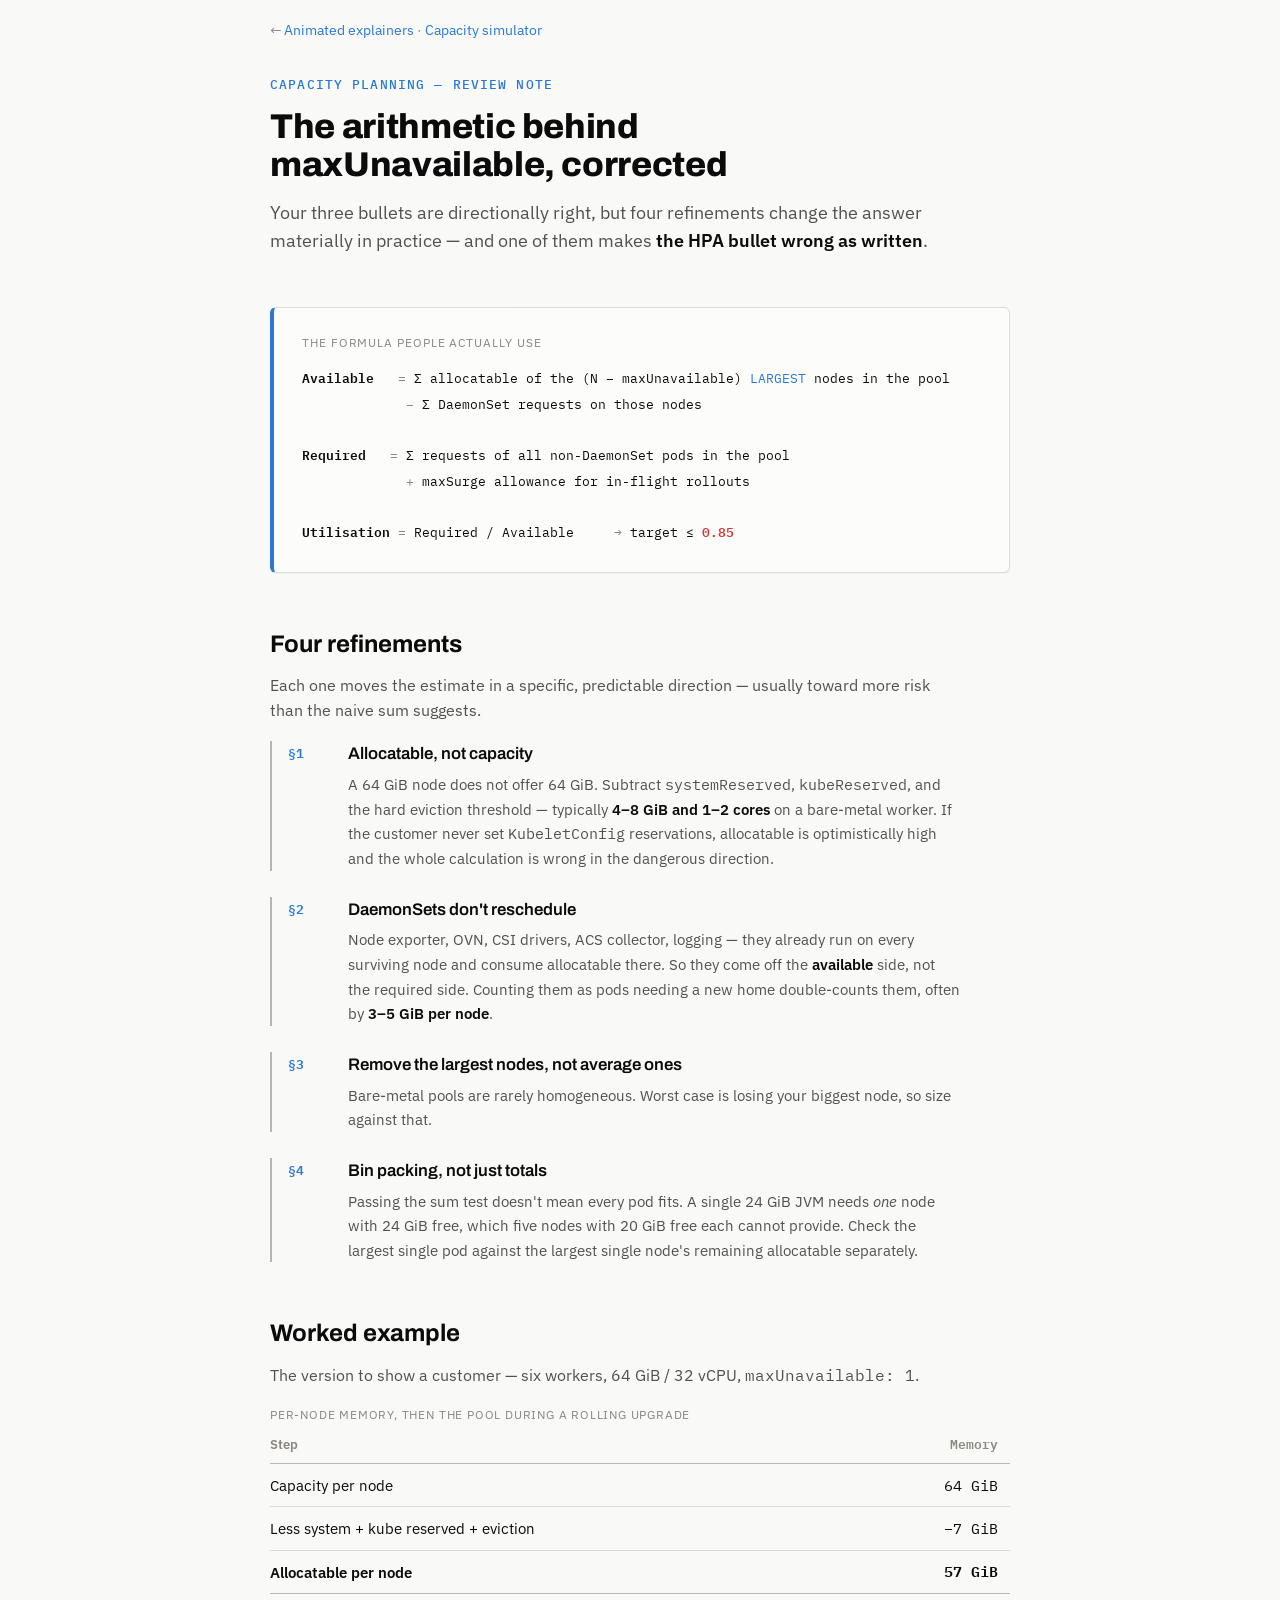
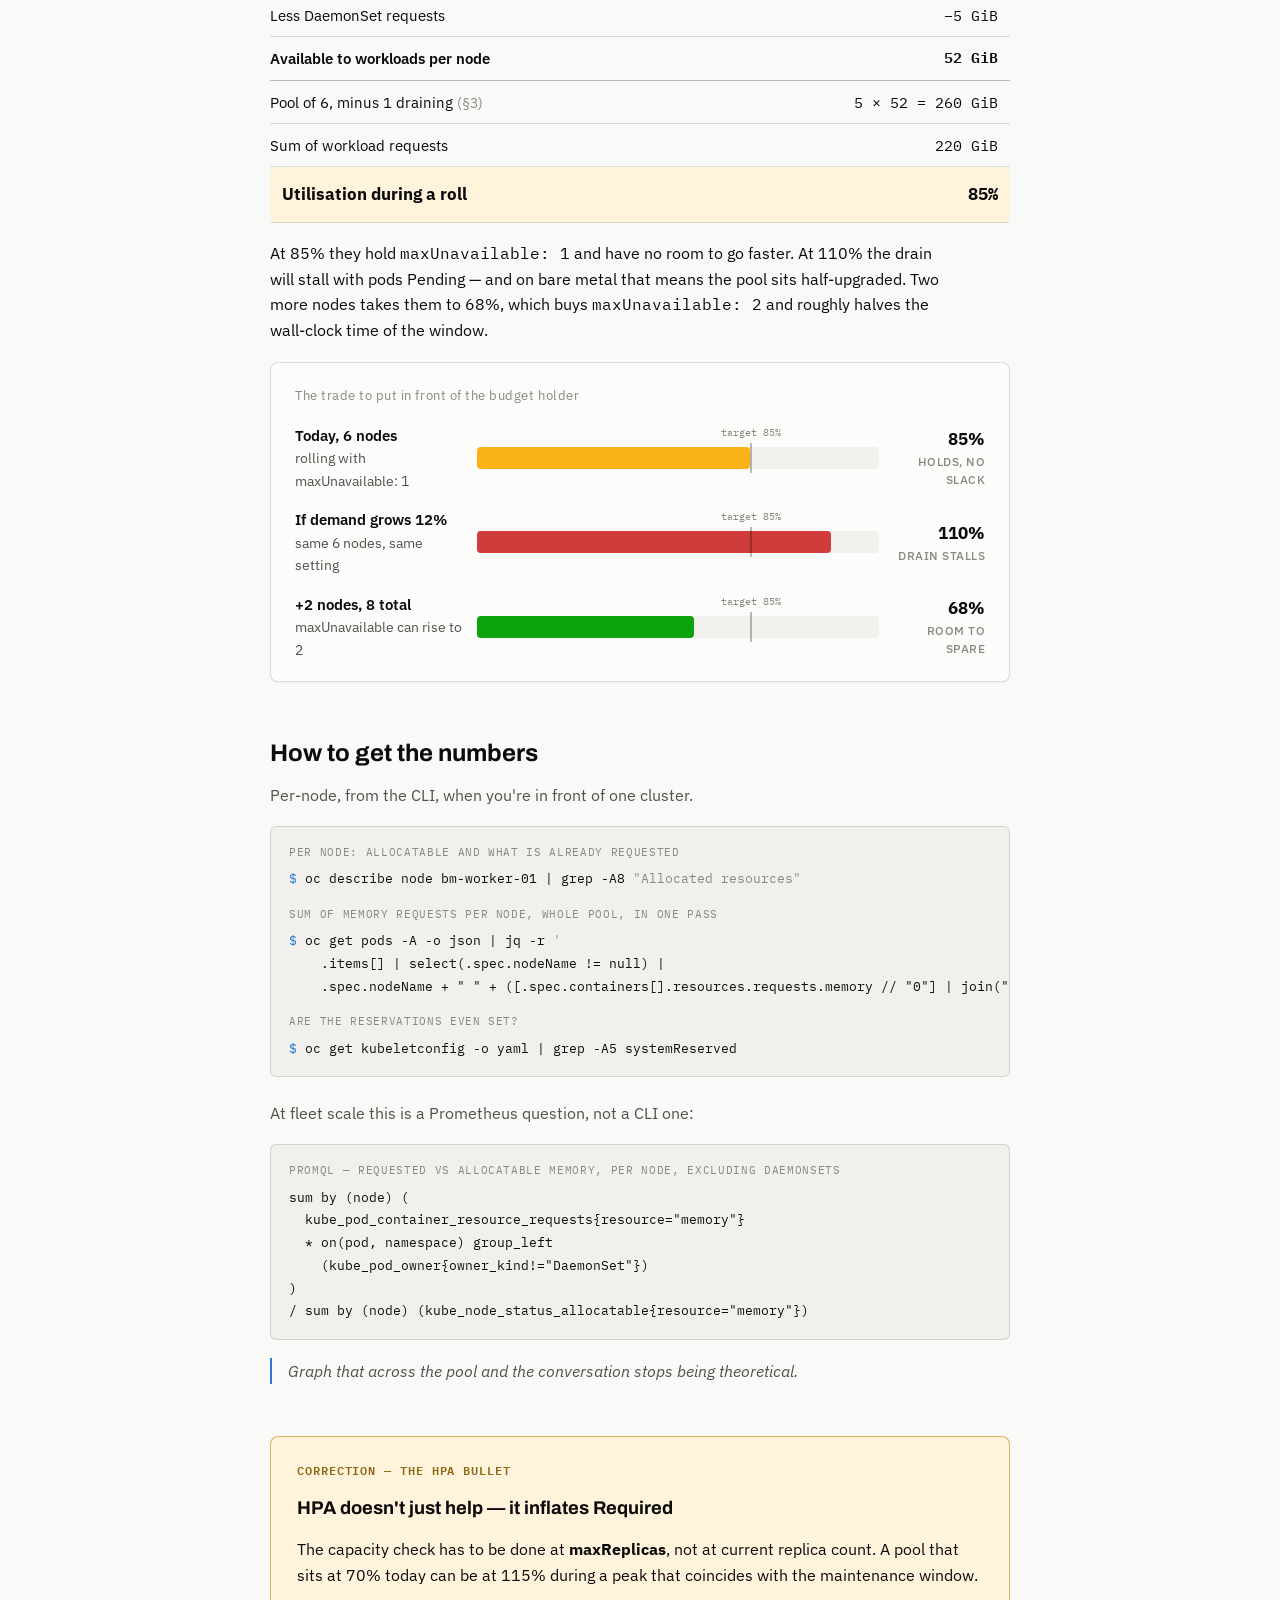
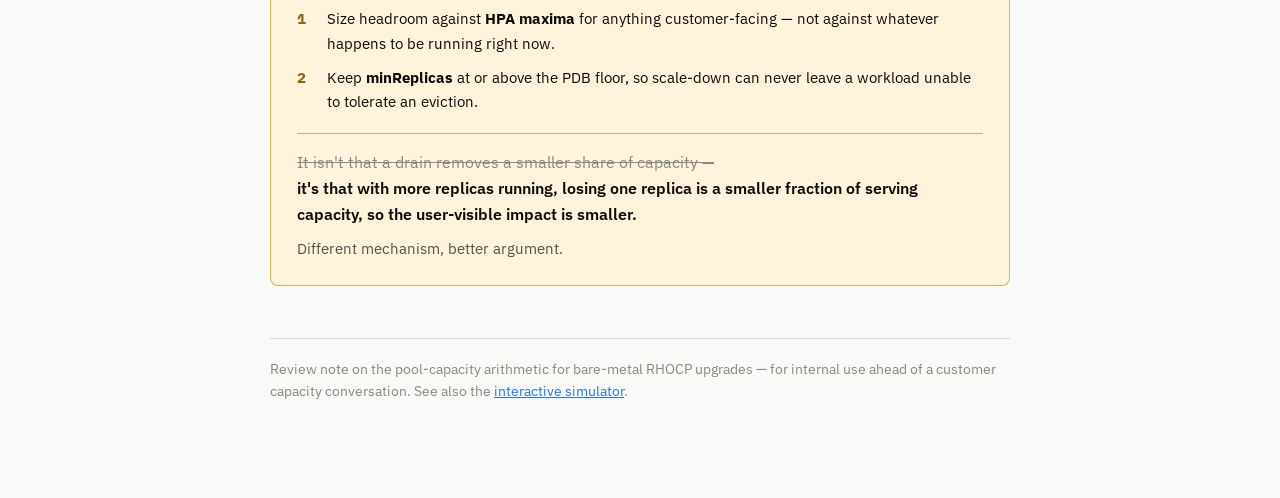
==== capacity-math.html @ 2764aa8f "Add capacity planning tools: the arithmetic and an interactive simulator Two standalone pages for th" ====
<!DOCTYPE html>
<html lang="en">
<head>
<meta charset="utf-8">
<meta name="viewport" content="width=device-width, initial-scale=1">
<title>Bare-Metal Capacity Math</title>
<meta name="description" content="The arithmetic behind maxUnavailable on bare-metal RHOCP: four refinements to the naive capacity formula, a worked example, and the correction to the HPA argument.">
<link rel="stylesheet" href="https://fonts.googleapis.com/css2?family=Archivo:wght@600;700;800&family=IBM+Plex+Sans:wght@400;500;600&family=IBM+Plex+Mono:wght@400;500;600&display=swap">
<style>
  :root {
    --bg: #f9f9f7;
    --surface: #fcfcfb;
    --surface-2: #f1f0ec;
    --ink: #0b0b0b;
    --ink-2: #52514e;
    --ink-3: #898781;
    --rule: rgba(11, 11, 11, 0.13);
    --rule-strong: rgba(11, 11, 11, 0.28);
    --accent: #2a78d6;
    --accent-soft: #eaf2fc;
    --good: #0ca30c;
    --good-soft: #e8f6e4;
    --warn: #fab219;
    --warn-soft: #fff3dc;
    --bad: #d03b3b;
    --bad-soft: #fbe9e8;
    --shadow: 0 1px 2px rgba(11, 11, 11, 0.04);
  }
  @media (prefers-color-scheme: dark) {
    :root:not([data-theme="light"]) {
      --bg: #0d0d0d;
      --surface: #1a1a19;
      --surface-2: #222220;
      --ink: #ffffff;
      --ink-2: #c3c2b7;
      --ink-3: #898781;
      --rule: rgba(255, 255, 255, 0.14);
      --rule-strong: rgba(255, 255, 255, 0.28);
      --accent: #3987e5;
      --accent-soft: #142235;
      --good: #0ca30c;
      --good-soft: #12281a;
      --warn: #fab219;
      --warn-soft: #2b2211;
      --bad: #d03b3b;
      --bad-soft: #2a1615;
      --shadow: 0 1px 2px rgba(0, 0, 0, 0.3);
    }
  }
  :root[data-theme="dark"] {
    --bg: #0d0d0d;
    --surface: #1a1a19;
    --surface-2: #222220;
    --ink: #ffffff;
    --ink-2: #c3c2b7;
    --ink-3: #898781;
    --rule: rgba(255, 255, 255, 0.14);
    --rule-strong: rgba(255, 255, 255, 0.28);
    --accent: #3987e5;
    --accent-soft: #142235;
    --good: #0ca30c;
    --good-soft: #12281a;
    --warn: #fab219;
    --warn-soft: #2b2211;
    --bad: #d03b3b;
    --bad-soft: #2a1615;
    --shadow: 0 1px 2px rgba(0, 0, 0, 0.3);
  }

  * { box-sizing: border-box; }

  body {
    margin: 0;
    background: var(--bg);
    color: var(--ink);
    font-family: "IBM Plex Sans", system-ui, sans-serif;
    font-size: 16px;
    line-height: 1.6;
    padding-inline: 20px;
    padding-block: 20px 96px;
  }

  .crosslink { max-width: 740px; margin: 0 auto 32px; font-size: 0.85rem; color: var(--ink-3); }
  .crosslink a { color: var(--accent); text-decoration: none; }
  .crosslink a:hover { text-decoration: underline; }

  .sheet {
    max-width: 740px;
    margin-inline: auto;
    display: flex;
    flex-direction: column;
    gap: 52px;
  }

  h1, h2, h3 { font-family: "Archivo", system-ui, sans-serif; text-wrap: balance; margin: 0; }
  code, .mono, .num { font-family: "IBM Plex Mono", ui-monospace, monospace; font-variant-numeric: tabular-nums; }

  /* ---------- header ---------- */
  header { display: flex; flex-direction: column; gap: 14px; }
  .eyebrow {
    font-family: "IBM Plex Mono", monospace;
    font-size: 12.5px;
    letter-spacing: 0.09em;
    text-transform: uppercase;
    color: var(--accent);
    font-weight: 500;
  }
  h1 { font-size: 2.15rem; font-weight: 800; letter-spacing: -0.01em; line-height: 1.12; }
  .dek { font-size: 1.1rem; color: var(--ink-2); max-width: 62ch; }
  .dek strong { color: var(--ink); font-weight: 600; }

  /* ---------- formula thesis panel ---------- */
  .formula-panel {
    background: var(--surface);
    border: 1px solid var(--rule);
    border-left: 4px solid var(--accent);
    border-radius: 6px;
    padding: 26px 28px;
    box-shadow: var(--shadow);
  }
  .formula-panel .label {
    font-size: 11.5px;
    letter-spacing: 0.08em;
    text-transform: uppercase;
    color: var(--ink-3);
    margin-bottom: 14px;
  }
  .formula-lines {
    font-family: "IBM Plex Mono", monospace;
    font-size: 12.5px;
    line-height: 2.05;
    overflow-x: auto;
    white-space: pre;
  }
  .formula-lines .lhs { color: var(--ink); font-weight: 600; }
  .formula-lines .op { color: var(--ink-3); }
  .formula-lines .term { color: var(--accent); }
  .formula-lines .target { color: var(--bad); font-weight: 600; }

  /* ---------- section rhythm ---------- */
  section { display: flex; flex-direction: column; gap: 18px; }
  section > h2 { font-size: 1.5rem; font-weight: 700; }
  section > .section-dek { color: var(--ink-2); font-size: 0.98rem; margin-top: -8px; }
  p { margin: 0; max-width: 68ch; }
  p + p { margin-top: 12px; }

  /* ---------- refinements ---------- */
  .refinements { display: flex; flex-direction: column; gap: 26px; }
  .refinement {
    display: grid;
    grid-template-columns: 44px 1fr;
    gap: 4px 16px;
    padding-left: 16px;
    border-left: 2px solid var(--rule-strong);
  }
  .refinement .mark {
    font-family: "IBM Plex Mono", monospace;
    font-size: 13px;
    font-weight: 600;
    color: var(--accent);
    padding-top: 2px;
  }
  .refinement h3 { font-size: 1.05rem; font-weight: 600; grid-column: 2; }
  .refinement .mark { grid-column: 1; grid-row: 1; }
  .refinement h3 { grid-row: 1; }
  .refinement p { grid-column: 2; color: var(--ink-2); font-size: 0.96rem; }
  .refinement strong { color: var(--ink); font-weight: 600; }

  /* ---------- worked example table ---------- */
  .table-wrap { overflow-x: auto; }
  table { width: 100%; border-collapse: collapse; font-size: 0.95rem; min-width: 420px; }
  caption {
    text-align: left;
    font-size: 11.5px;
    letter-spacing: 0.07em;
    text-transform: uppercase;
    color: var(--ink-3);
    margin-bottom: 10px;
  }
  th { text-align: left; font-weight: 600; font-size: 0.82rem; color: var(--ink-3); padding: 0 12px 8px 0; border-bottom: 1px solid var(--rule-strong); }
  th.num, td.num { text-align: right; }
  td { padding: 9px 12px 9px 0; border-bottom: 1px solid var(--rule); }
  tr.subtotal td { font-weight: 600; border-bottom: 1px solid var(--rule-strong); }
  tr.hero td { font-weight: 700; font-size: 1.05rem; padding-top: 14px; padding-bottom: 14px; }
  tr.hero { background: var(--warn-soft); }
  tr.hero td:first-child { border-radius: 6px 0 0 6px; padding-left: 12px; }
  tr.hero td:last-child { border-radius: 0 6px 6px 0; }
  tr.hero td.num { color: var(--ink); }
  .row-note { color: var(--ink-3); font-size: 0.86rem; font-weight: 400; }

  /* ---------- trade meter chart ---------- */
  .meter-block { background: var(--surface); border: 1px solid var(--rule); border-radius: 8px; padding: 22px 24px 20px; box-shadow: var(--shadow); }
  .meter-title { font-size: 0.82rem; color: var(--ink-3); letter-spacing: 0.04em; margin-bottom: 18px; }
  .meter-row { display: grid; grid-template-columns: 168px 1fr 92px; align-items: center; gap: 14px; margin-bottom: 16px; }
  .meter-row:last-child { margin-bottom: 0; }
  .meter-label { font-size: 0.88rem; color: var(--ink-2); }
  .meter-label strong { display: block; color: var(--ink); font-size: 0.92rem; font-weight: 600; }
  .meter-track { position: relative; height: 22px; background: var(--surface-2); border-radius: 4px; overflow: visible; }
  .meter-fill { position: absolute; inset: 0 auto 0 0; height: 100%; border-radius: 4px; }
  .meter-fill.good { background: var(--good); }
  .meter-fill.warn { background: var(--warn); }
  .meter-fill.bad { background: var(--bad); }
  .meter-threshold {
    position: absolute; top: -4px; bottom: -4px; width: 2px; background: var(--rule-strong);
  }
  .meter-threshold::after {
    content: "target 85%"; position: absolute; top: -18px; left: 50%; transform: translateX(-50%);
    font-family: "IBM Plex Mono", monospace; font-size: 9.5px; color: var(--ink-3); white-space: nowrap;
  }
  .meter-value { text-align: right; font-weight: 700; font-size: 1.05rem; }
  .meter-value .state { display: block; font-size: 0.72rem; font-weight: 500; color: var(--ink-3); text-transform: uppercase; letter-spacing: 0.04em; }

  /* ---------- code / terminal blocks ---------- */
  .code-block {
    background: var(--surface-2);
    border: 1px solid var(--rule);
    border-radius: 6px;
    padding: 16px 18px;
    overflow-x: auto;
    font-family: "IBM Plex Mono", monospace;
    font-size: 13px;
    line-height: 1.75;
  }
  .code-block .prompt { color: var(--accent); }
  .code-block .comment { color: var(--ink-3); }
  .code-block .cmd-label { display: block; color: var(--ink-3); font-size: 11px; text-transform: uppercase; letter-spacing: 0.06em; margin: 14px 0 6px; }
  .code-block .cmd-label:first-child { margin-top: 0; }
  .code-line { white-space: pre; }

  .closing-line {
    font-size: 1.02rem;
    font-style: italic;
    color: var(--ink-2);
    border-left: 2px solid var(--accent);
    padding-left: 16px;
  }

  /* ---------- correction callout ---------- */
  .correction {
    background: var(--warn-soft);
    border: 1px solid color-mix(in srgb, var(--warn) 45%, var(--rule-strong));
    border-radius: 8px;
    padding: 24px 26px;
    display: flex;
    flex-direction: column;
    gap: 14px;
  }
  .correction .tag {
    font-family: "IBM Plex Mono", monospace;
    font-size: 11.5px;
    font-weight: 600;
    letter-spacing: 0.08em;
    text-transform: uppercase;
    color: color-mix(in srgb, var(--warn) 55%, var(--ink) 45%);
  }
  .correction h3 { font-size: 1.15rem; font-weight: 700; }
  .correction p { color: var(--ink); max-width: none; }
  .consequences { display: flex; flex-direction: column; gap: 10px; margin-top: 4px; }
  .consequence { display: grid; grid-template-columns: 20px 1fr; gap: 10px; font-size: 0.95rem; }
  .consequence .n { font-family: "IBM Plex Mono", monospace; color: color-mix(in srgb, var(--warn) 55%, var(--ink) 45%); font-weight: 700; }
  .reframe {
    margin-top: 6px;
    padding-top: 16px;
    border-top: 1px solid color-mix(in srgb, var(--warn) 35%, var(--rule-strong));
    font-size: 1rem;
  }
  .reframe .was { color: var(--ink-3); text-decoration: line-through; }
  .reframe .now { color: var(--ink); font-weight: 600; }

  footer { color: var(--ink-3); font-size: 0.85rem; border-top: 1px solid var(--rule); padding-top: 20px; }

  @media (max-width: 560px) {
    h1 { font-size: 1.7rem; }
    .refinement { grid-template-columns: 32px 1fr; }
    .formula-lines { white-space: pre-wrap; font-size: 12px; line-height: 1.7; }
    .meter-row { grid-template-columns: 1fr; gap: 6px; }
    .meter-track { margin-top: 20px; }
    .meter-value { text-align: left; }
    tr.hero td:first-child, tr.hero td:last-child { border-radius: 0; }
  }
</style>
</head>
<body>

<p class="crosslink">← <a href="index.html">Animated explainers</a> · <a href="capacity-simulator.html">Capacity simulator</a></p>

<div class="sheet">

  <header>
    <div class="eyebrow">Capacity planning — review note</div>
    <h1>The arithmetic behind maxUnavailable, corrected</h1>
    <p class="dek">Your three bullets are directionally right, but four refinements change the answer materially in practice — and one of them makes <strong>the HPA bullet wrong as written</strong>.</p>
  </header>

  <div class="formula-panel">
    <div class="label">The formula people actually use</div>
    <div class="formula-lines"><span class="lhs">Available</span>   <span class="op">=</span> Σ allocatable of the (N − maxUnavailable) <span class="term">LARGEST</span> nodes in the pool
             <span class="op">−</span> Σ DaemonSet requests on those nodes

<span class="lhs">Required</span>   <span class="op">=</span> Σ requests of all non-DaemonSet pods in the pool
             <span class="op">+</span> maxSurge allowance for in-flight rollouts

<span class="lhs">Utilisation</span> <span class="op">=</span> Required / Available     <span class="op">→</span> target ≤ <span class="target">0.85</span></div>
  </div>

  <section>
    <h2>Four refinements</h2>
    <p class="section-dek">Each one moves the estimate in a specific, predictable direction — usually toward more risk than the naive sum suggests.</p>

    <div class="refinements">
      <div class="refinement">
        <div class="mark">§1</div>
        <h3>Allocatable, not capacity</h3>
        <p>A 64&nbsp;GiB node does not offer 64&nbsp;GiB. Subtract <code>systemReserved</code>, <code>kubeReserved</code>, and the hard eviction threshold — typically <strong>4–8&nbsp;GiB and 1–2 cores</strong> on a bare-metal worker. If the customer never set <code>KubeletConfig</code> reservations, allocatable is optimistically high and the whole calculation is wrong in the dangerous direction.</p>
      </div>
      <div class="refinement">
        <div class="mark">§2</div>
        <h3>DaemonSets don't reschedule</h3>
        <p>Node exporter, OVN, CSI drivers, ACS collector, logging — they already run on every surviving node and consume allocatable there. So they come off the <strong>available</strong> side, not the required side. Counting them as pods needing a new home double-counts them, often by <strong>3–5&nbsp;GiB per node</strong>.</p>
      </div>
      <div class="refinement">
        <div class="mark">§3</div>
        <h3>Remove the largest nodes, not average ones</h3>
        <p>Bare-metal pools are rarely homogeneous. Worst case is losing your biggest node, so size against that.</p>
      </div>
      <div class="refinement">
        <div class="mark">§4</div>
        <h3>Bin packing, not just totals</h3>
        <p>Passing the sum test doesn't mean every pod fits. A single 24&nbsp;GiB JVM needs <em>one</em> node with 24&nbsp;GiB free, which five nodes with 20&nbsp;GiB free each cannot provide. Check the largest single pod against the largest single node's remaining allocatable separately.</p>
      </div>
    </div>
  </section>

  <section>
    <h2>Worked example</h2>
    <p class="section-dek">The version to show a customer — six workers, 64&nbsp;GiB / 32&nbsp;vCPU, <code>maxUnavailable: 1</code>.</p>

    <div class="table-wrap">
      <table>
        <caption>Per-node memory, then the pool during a rolling upgrade</caption>
        <thead>
          <tr><th>Step</th><th class="num">Memory</th></tr>
        </thead>
        <tbody>
          <tr><td>Capacity per node</td><td class="num">64 GiB</td></tr>
          <tr><td>Less system + kube reserved + eviction</td><td class="num">−7 GiB</td></tr>
          <tr class="subtotal"><td>Allocatable per node</td><td class="num">57 GiB</td></tr>
          <tr><td>Less DaemonSet requests</td><td class="num">−5 GiB</td></tr>
          <tr class="subtotal"><td>Available to workloads per node</td><td class="num">52 GiB</td></tr>
          <tr><td>Pool of 6, minus 1 draining <span class="row-note">(§3)</span></td><td class="num">5 × 52 = 260 GiB</td></tr>
          <tr><td>Sum of workload requests</td><td class="num">220 GiB</td></tr>
          <tr class="hero"><td>Utilisation during a roll</td><td class="num">85%</td></tr>
        </tbody>
      </table>
    </div>

    <p>At 85% they hold <code>maxUnavailable: 1</code> and have no room to go faster. At 110% the drain will stall with pods Pending — and on bare metal that means the pool sits half-upgraded. Two more nodes takes them to 68%, which buys <code>maxUnavailable: 2</code> and roughly halves the wall-clock time of the window.</p>

    <div class="meter-block">
      <div class="meter-title">The trade to put in front of the budget holder</div>

      <div class="meter-row">
        <div class="meter-label"><strong>Today, 6 nodes</strong>rolling with maxUnavailable: 1</div>
        <div class="meter-track">
          <div class="meter-fill warn" style="width: 68%"></div>
          <div class="meter-threshold" style="left: 68%"></div>
        </div>
        <div class="meter-value">85%<span class="state">holds, no slack</span></div>
      </div>

      <div class="meter-row">
        <div class="meter-label"><strong>If demand grows 12%</strong>same 6 nodes, same setting</div>
        <div class="meter-track">
          <div class="meter-fill bad" style="width: 88%"></div>
          <div class="meter-threshold" style="left: 68%"></div>
        </div>
        <div class="meter-value">110%<span class="state">drain stalls</span></div>
      </div>

      <div class="meter-row">
        <div class="meter-label"><strong>+2 nodes, 8 total</strong>maxUnavailable can rise to 2</div>
        <div class="meter-track">
          <div class="meter-fill good" style="width: 54%"></div>
          <div class="meter-threshold" style="left: 68%"></div>
        </div>
        <div class="meter-value">68%<span class="state">room to spare</span></div>
      </div>
    </div>
  </section>

  <section>
    <h2>How to get the numbers</h2>
    <p class="section-dek">Per-node, from the CLI, when you're in front of one cluster.</p>

    <div class="code-block">
      <span class="cmd-label">Per node: allocatable and what is already requested</span>
      <div class="code-line"><span class="prompt">$</span> oc describe node bm-worker-01 | grep -A8 <span class="comment">"Allocated resources"</span></div>

      <span class="cmd-label">Sum of memory requests per node, whole pool, in one pass</span>
      <div class="code-line"><span class="prompt">$</span> oc get pods -A -o json | jq -r <span class="comment">'</span></div>
      <div class="code-line">    .items[] | select(.spec.nodeName != null) |</div>
      <div class="code-line">    .spec.nodeName + " " + ([.spec.containers[].resources.requests.memory // "0"] | join("+"))<span class="comment">'</span></div>

      <span class="cmd-label">Are the reservations even set?</span>
      <div class="code-line"><span class="prompt">$</span> oc get kubeletconfig -o yaml | grep -A5 systemReserved</div>
    </div>

    <p class="section-dek" style="margin-top: 6px;">At fleet scale this is a Prometheus question, not a CLI one:</p>

    <div class="code-block">
      <span class="cmd-label">promql — requested vs allocatable memory, per node, excluding DaemonSets</span>
      <div class="code-line">sum by (node) (</div>
      <div class="code-line">  kube_pod_container_resource_requests{resource="memory"}</div>
      <div class="code-line">  * on(pod, namespace) group_left</div>
      <div class="code-line">    (kube_pod_owner{owner_kind!="DaemonSet"})</div>
      <div class="code-line">)</div>
      <div class="code-line">/ sum by (node) (kube_node_status_allocatable{resource="memory"})</div>
    </div>

    <p class="closing-line">Graph that across the pool and the conversation stops being theoretical.</p>
  </section>

  <section>
    <div class="correction">
      <div class="tag">Correction — the HPA bullet</div>
      <h3>HPA doesn't just help — it inflates Required</h3>
      <p>The capacity check has to be done at <strong>maxReplicas</strong>, not at current replica count. A pool that sits at 70% today can be at 115% during a peak that coincides with the maintenance window.</p>

      <div class="consequences">
        <div class="consequence"><span class="n">1</span><span>Size headroom against <strong>HPA maxima</strong> for anything customer-facing — not against whatever happens to be running right now.</span></div>
        <div class="consequence"><span class="n">2</span><span>Keep <strong>minReplicas</strong> at or above the PDB floor, so scale-down can never leave a workload unable to tolerate an eviction.</span></div>
      </div>

      <div class="reframe">
        <p><span class="was">It isn't that a drain removes a smaller share of capacity —</span><br>
        <span class="now">it's that with more replicas running, losing one replica is a smaller fraction of serving capacity, so the user-visible impact is smaller.</span></p>
        <p style="margin-top: 10px; color: var(--ink-2); font-size: 0.92rem;">Different mechanism, better argument.</p>
      </div>
    </div>
  </section>

  <footer>Review note on the pool-capacity arithmetic for bare-metal RHOCP upgrades — for internal use ahead of a customer capacity conversation. See also the <a href="capacity-simulator.html" style="color:var(--accent)">interactive simulator</a>.</footer>

</div>
</body>
</html>
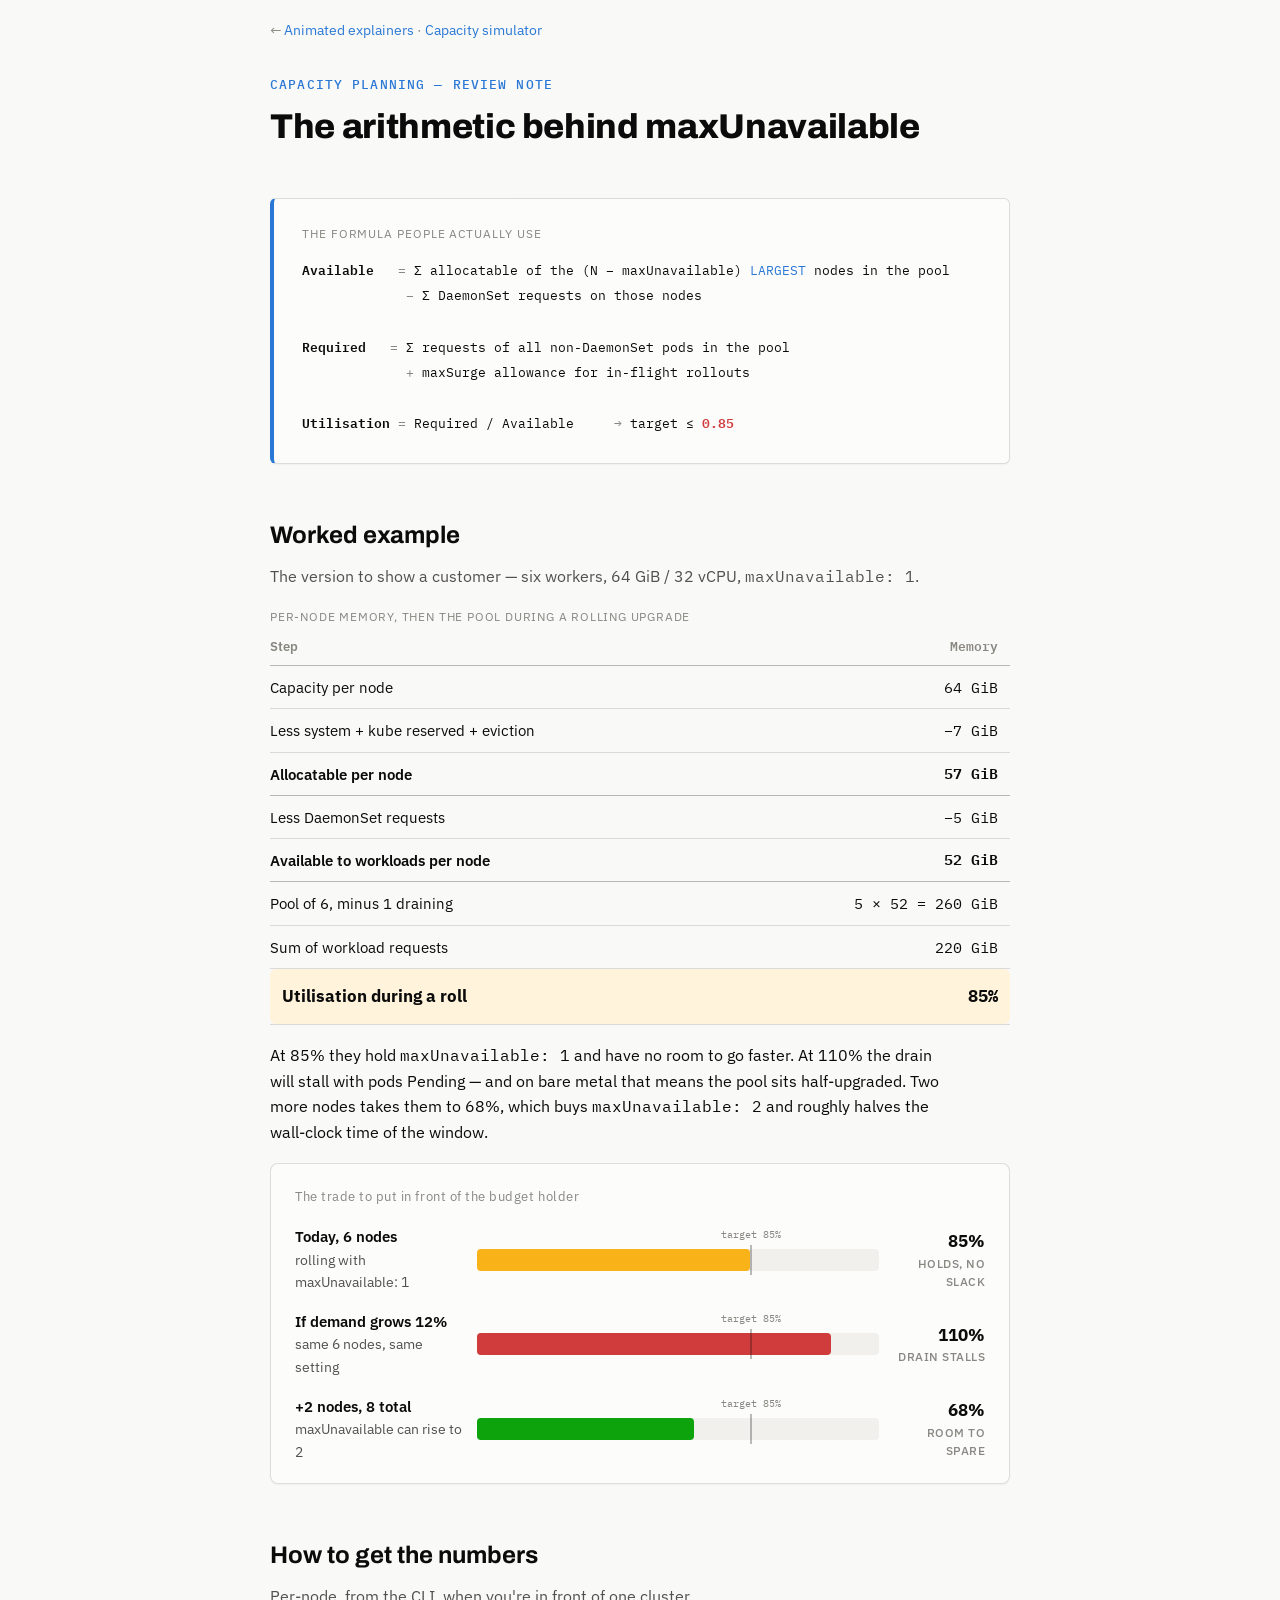
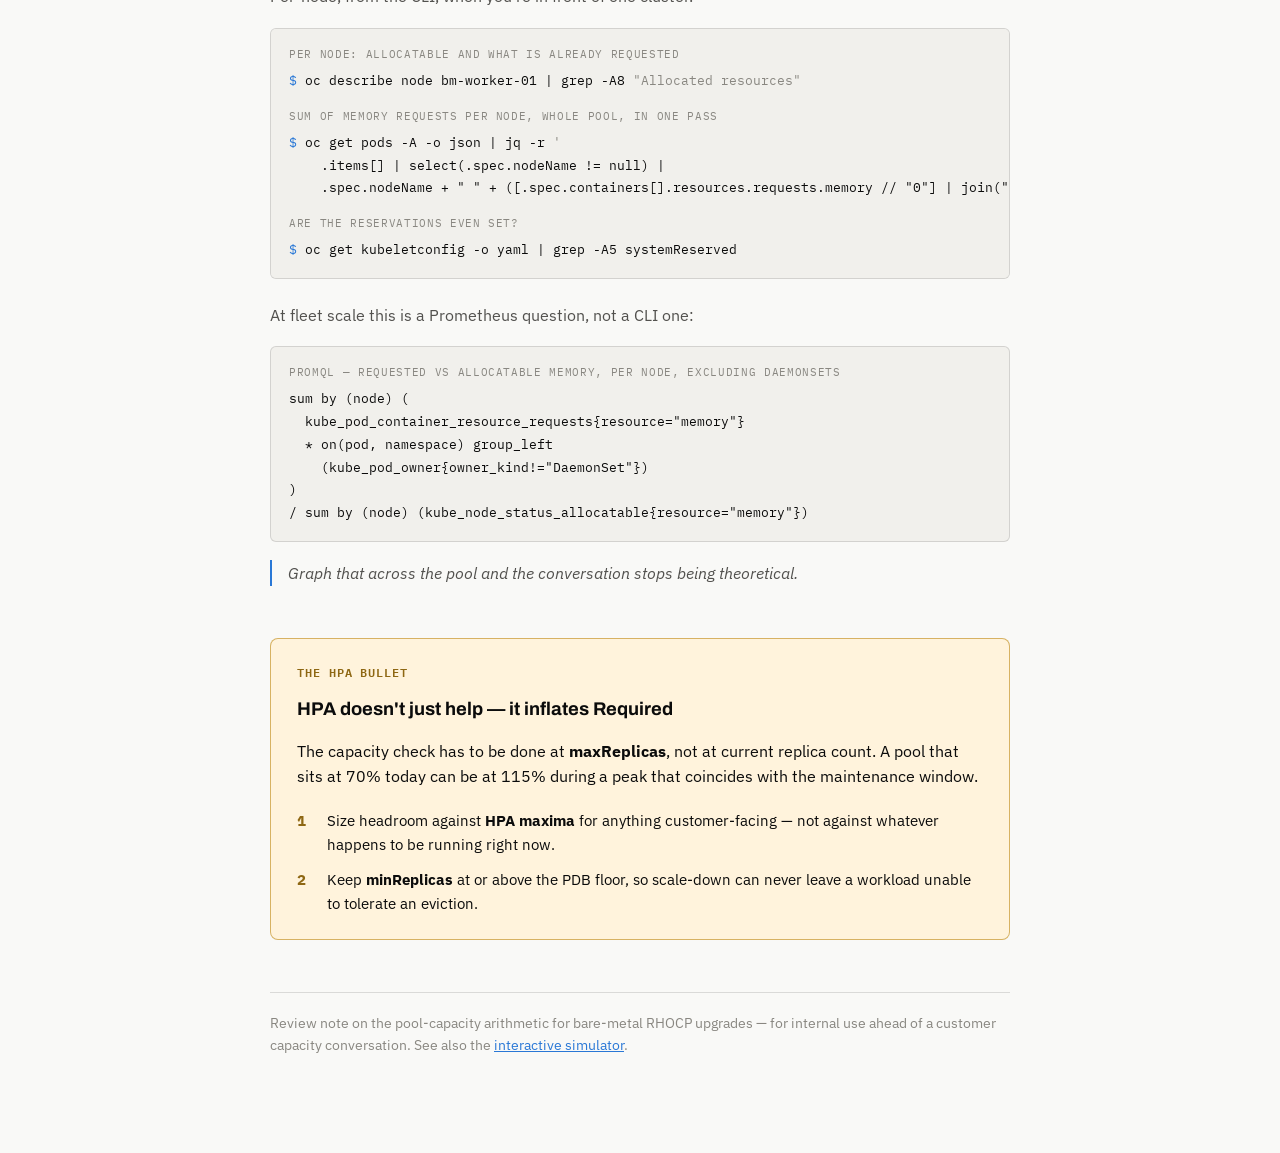
==== commit 171e6da4: "Simplify capacity-math.html: drop refinements section, trim HPA bullet Removes the "Four refinements" ====
--- a/capacity-math.html
+++ b/capacity-math.html
@@ -4,7 +4,7 @@
 <meta charset="utf-8">
 <meta name="viewport" content="width=device-width, initial-scale=1">
 <title>Bare-Metal Capacity Math</title>
-<meta name="description" content="The arithmetic behind maxUnavailable on bare-metal RHOCP: four refinements to the naive capacity formula, a worked example, and the correction to the HPA argument.">
+<meta name="description" content="The arithmetic behind maxUnavailable on bare-metal RHOCP: the formula, a worked example, how to pull the real numbers, and the HPA bullet.">
 <link rel="stylesheet" href="https://fonts.googleapis.com/css2?family=Archivo:wght@600;700;800&family=IBM+Plex+Sans:wght@400;500;600&family=IBM+Plex+Mono:wght@400;500;600&display=swap">
 <style>
   :root {
@@ -106,8 +106,6 @@
     font-weight: 500;
   }
   h1 { font-size: 2.15rem; font-weight: 800; letter-spacing: -0.01em; line-height: 1.12; }
-  .dek { font-size: 1.1rem; color: var(--ink-2); max-width: 62ch; }
-  .dek strong { color: var(--ink); font-weight: 600; }
 
   /* ---------- formula thesis panel ---------- */
   .formula-panel {
@@ -143,28 +141,6 @@
   section > .section-dek { color: var(--ink-2); font-size: 0.98rem; margin-top: -8px; }
   p { margin: 0; max-width: 68ch; }
   p + p { margin-top: 12px; }
-
-  /* ---------- refinements ---------- */
-  .refinements { display: flex; flex-direction: column; gap: 26px; }
-  .refinement {
-    display: grid;
-    grid-template-columns: 44px 1fr;
-    gap: 4px 16px;
-    padding-left: 16px;
-    border-left: 2px solid var(--rule-strong);
-  }
-  .refinement .mark {
-    font-family: "IBM Plex Mono", monospace;
-    font-size: 13px;
-    font-weight: 600;
-    color: var(--accent);
-    padding-top: 2px;
-  }
-  .refinement h3 { font-size: 1.05rem; font-weight: 600; grid-column: 2; }
-  .refinement .mark { grid-column: 1; grid-row: 1; }
-  .refinement h3 { grid-row: 1; }
-  .refinement p { grid-column: 2; color: var(--ink-2); font-size: 0.96rem; }
-  .refinement strong { color: var(--ink); font-weight: 600; }
 
   /* ---------- worked example table ---------- */
   .table-wrap { overflow-x: auto; }
@@ -186,7 +162,6 @@
   tr.hero td:first-child { border-radius: 6px 0 0 6px; padding-left: 12px; }
   tr.hero td:last-child { border-radius: 0 6px 6px 0; }
   tr.hero td.num { color: var(--ink); }
-  .row-note { color: var(--ink-3); font-size: 0.86rem; font-weight: 400; }
 
   /* ---------- trade meter chart ---------- */
   .meter-block { background: var(--surface); border: 1px solid var(--rule); border-radius: 8px; padding: 22px 24px 20px; box-shadow: var(--shadow); }
@@ -258,20 +233,11 @@
   .consequences { display: flex; flex-direction: column; gap: 10px; margin-top: 4px; }
   .consequence { display: grid; grid-template-columns: 20px 1fr; gap: 10px; font-size: 0.95rem; }
   .consequence .n { font-family: "IBM Plex Mono", monospace; color: color-mix(in srgb, var(--warn) 55%, var(--ink) 45%); font-weight: 700; }
-  .reframe {
-    margin-top: 6px;
-    padding-top: 16px;
-    border-top: 1px solid color-mix(in srgb, var(--warn) 35%, var(--rule-strong));
-    font-size: 1rem;
-  }
-  .reframe .was { color: var(--ink-3); text-decoration: line-through; }
-  .reframe .now { color: var(--ink); font-weight: 600; }
 
   footer { color: var(--ink-3); font-size: 0.85rem; border-top: 1px solid var(--rule); padding-top: 20px; }
 
   @media (max-width: 560px) {
     h1 { font-size: 1.7rem; }
-    .refinement { grid-template-columns: 32px 1fr; }
     .formula-lines { white-space: pre-wrap; font-size: 12px; line-height: 1.7; }
     .meter-row { grid-template-columns: 1fr; gap: 6px; }
     .meter-track { margin-top: 20px; }
@@ -288,8 +254,7 @@
 
   <header>
     <div class="eyebrow">Capacity planning — review note</div>
-    <h1>The arithmetic behind maxUnavailable, corrected</h1>
-    <p class="dek">Your three bullets are directionally right, but four refinements change the answer materially in practice — and one of them makes <strong>the HPA bullet wrong as written</strong>.</p>
+    <h1>The arithmetic behind maxUnavailable</h1>
   </header>
 
   <div class="formula-panel">
@@ -302,34 +267,6 @@
 
 <span class="lhs">Utilisation</span> <span class="op">=</span> Required / Available     <span class="op">→</span> target ≤ <span class="target">0.85</span></div>
   </div>
-
-  <section>
-    <h2>Four refinements</h2>
-    <p class="section-dek">Each one moves the estimate in a specific, predictable direction — usually toward more risk than the naive sum suggests.</p>
-
-    <div class="refinements">
-      <div class="refinement">
-        <div class="mark">§1</div>
-        <h3>Allocatable, not capacity</h3>
-        <p>A 64&nbsp;GiB node does not offer 64&nbsp;GiB. Subtract <code>systemReserved</code>, <code>kubeReserved</code>, and the hard eviction threshold — typically <strong>4–8&nbsp;GiB and 1–2 cores</strong> on a bare-metal worker. If the customer never set <code>KubeletConfig</code> reservations, allocatable is optimistically high and the whole calculation is wrong in the dangerous direction.</p>
-      </div>
-      <div class="refinement">
-        <div class="mark">§2</div>
-        <h3>DaemonSets don't reschedule</h3>
-        <p>Node exporter, OVN, CSI drivers, ACS collector, logging — they already run on every surviving node and consume allocatable there. So they come off the <strong>available</strong> side, not the required side. Counting them as pods needing a new home double-counts them, often by <strong>3–5&nbsp;GiB per node</strong>.</p>
-      </div>
-      <div class="refinement">
-        <div class="mark">§3</div>
-        <h3>Remove the largest nodes, not average ones</h3>
-        <p>Bare-metal pools are rarely homogeneous. Worst case is losing your biggest node, so size against that.</p>
-      </div>
-      <div class="refinement">
-        <div class="mark">§4</div>
-        <h3>Bin packing, not just totals</h3>
-        <p>Passing the sum test doesn't mean every pod fits. A single 24&nbsp;GiB JVM needs <em>one</em> node with 24&nbsp;GiB free, which five nodes with 20&nbsp;GiB free each cannot provide. Check the largest single pod against the largest single node's remaining allocatable separately.</p>
-      </div>
-    </div>
-  </section>
 
   <section>
     <h2>Worked example</h2>
@@ -347,7 +284,7 @@
           <tr class="subtotal"><td>Allocatable per node</td><td class="num">57 GiB</td></tr>
           <tr><td>Less DaemonSet requests</td><td class="num">−5 GiB</td></tr>
           <tr class="subtotal"><td>Available to workloads per node</td><td class="num">52 GiB</td></tr>
-          <tr><td>Pool of 6, minus 1 draining <span class="row-note">(§3)</span></td><td class="num">5 × 52 = 260 GiB</td></tr>
+          <tr><td>Pool of 6, minus 1 draining</td><td class="num">5 × 52 = 260 GiB</td></tr>
           <tr><td>Sum of workload requests</td><td class="num">220 GiB</td></tr>
           <tr class="hero"><td>Utilisation during a roll</td><td class="num">85%</td></tr>
         </tbody>
@@ -422,7 +359,7 @@
 
   <section>
     <div class="correction">
-      <div class="tag">Correction — the HPA bullet</div>
+      <div class="tag">The HPA bullet</div>
       <h3>HPA doesn't just help — it inflates Required</h3>
       <p>The capacity check has to be done at <strong>maxReplicas</strong>, not at current replica count. A pool that sits at 70% today can be at 115% during a peak that coincides with the maintenance window.</p>
 
@@ -430,12 +367,6 @@
         <div class="consequence"><span class="n">1</span><span>Size headroom against <strong>HPA maxima</strong> for anything customer-facing — not against whatever happens to be running right now.</span></div>
         <div class="consequence"><span class="n">2</span><span>Keep <strong>minReplicas</strong> at or above the PDB floor, so scale-down can never leave a workload unable to tolerate an eviction.</span></div>
       </div>
-
-      <div class="reframe">
-        <p><span class="was">It isn't that a drain removes a smaller share of capacity —</span><br>
-        <span class="now">it's that with more replicas running, losing one replica is a smaller fraction of serving capacity, so the user-visible impact is smaller.</span></p>
-        <p style="margin-top: 10px; color: var(--ink-2); font-size: 0.92rem;">Different mechanism, better argument.</p>
-      </div>
     </div>
   </section>
 
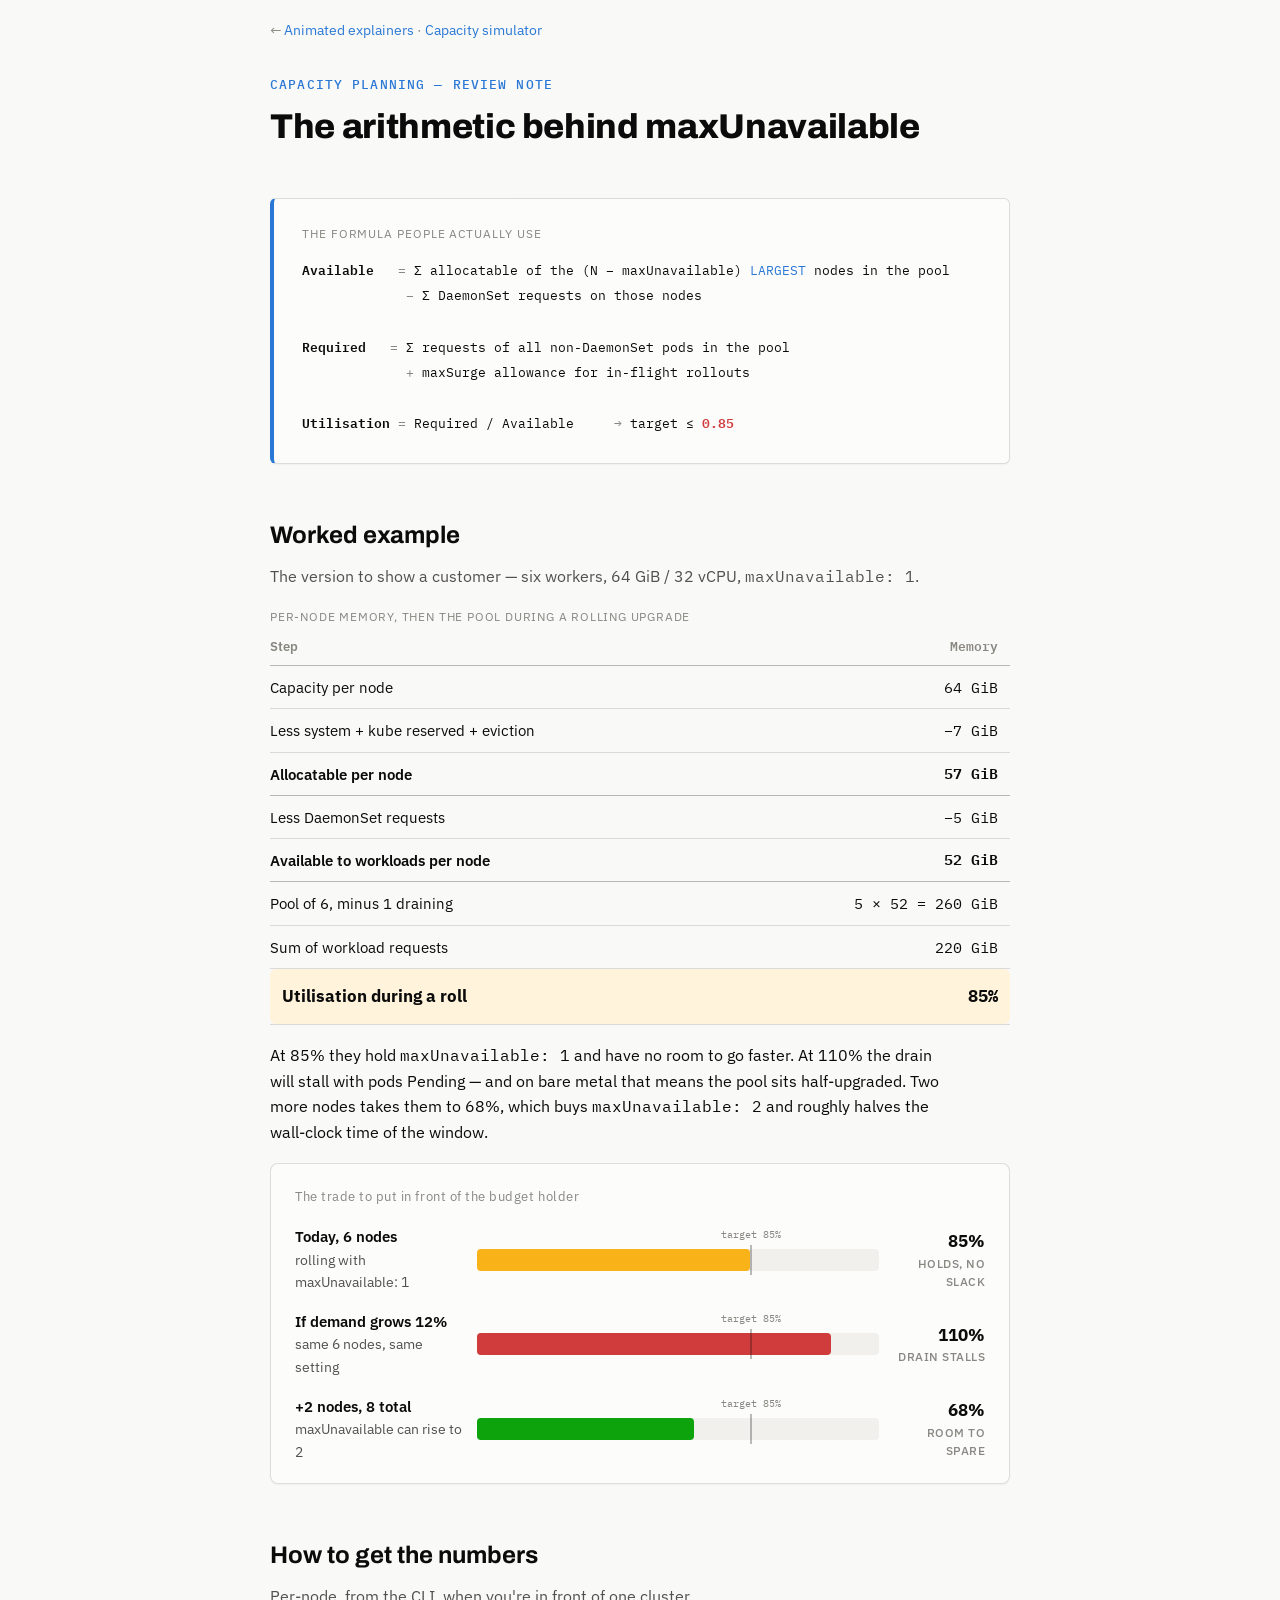
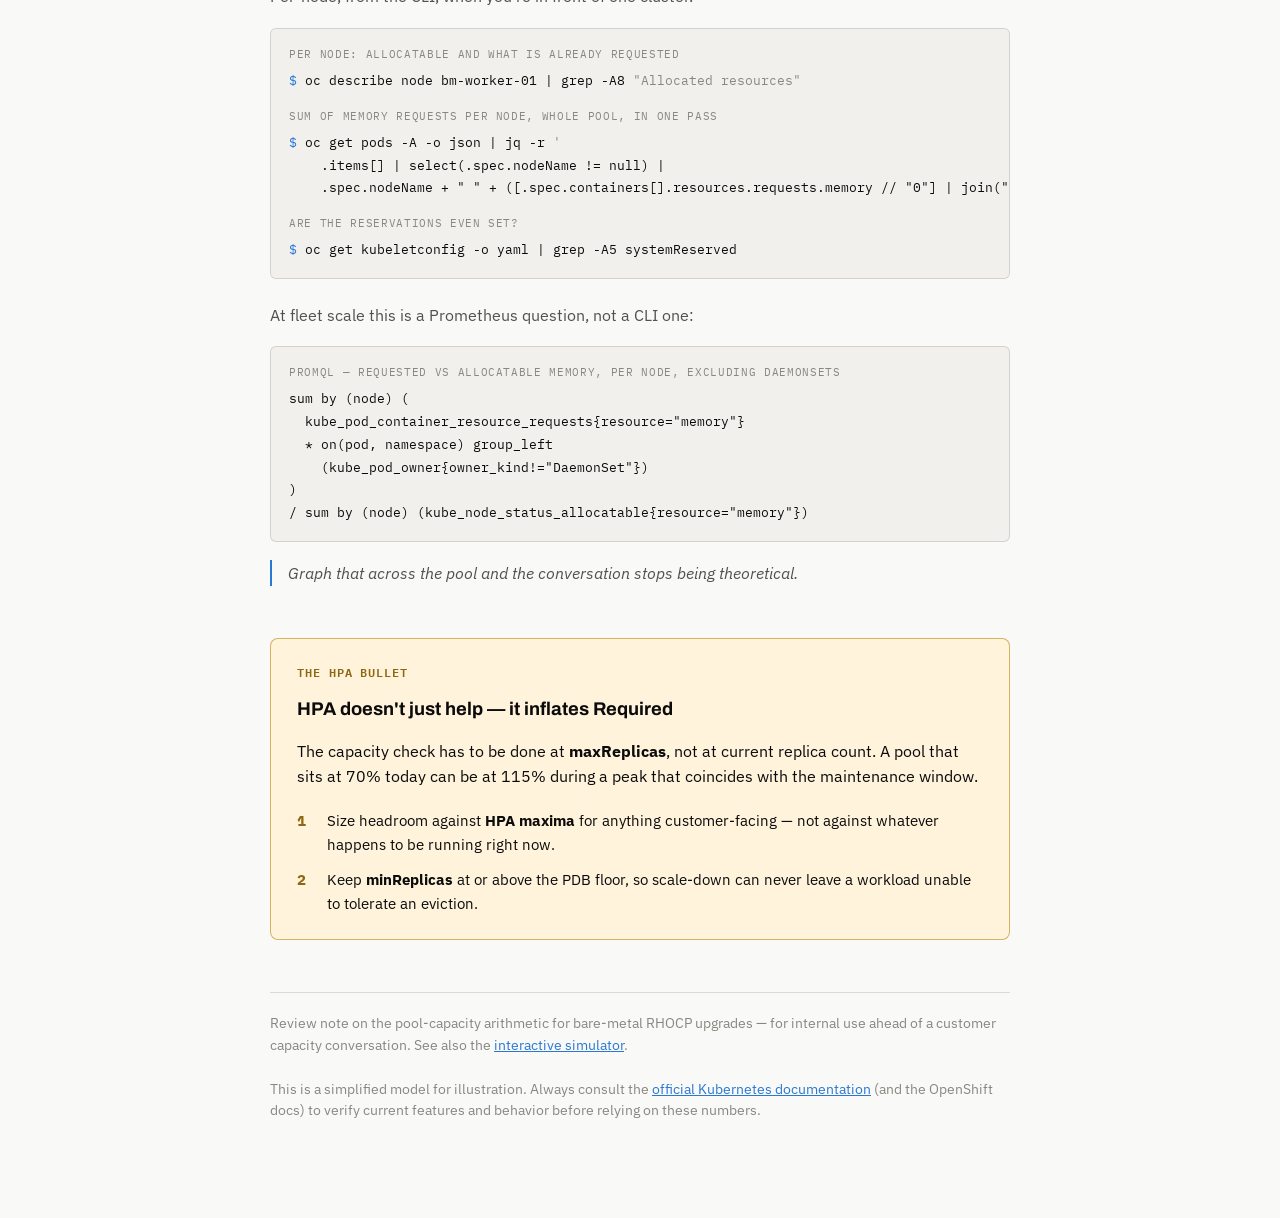
==== commit 2b508ce5: "Add a disclaimer to consult official Kubernetes/OpenShift docs Co-Authored-By: Claude Sonnet 5 <nore" ====
--- a/capacity-math.html
+++ b/capacity-math.html
@@ -370,7 +370,7 @@
     </div>
   </section>
 
-  <footer>Review note on the pool-capacity arithmetic for bare-metal RHOCP upgrades — for internal use ahead of a customer capacity conversation. See also the <a href="capacity-simulator.html" style="color:var(--accent)">interactive simulator</a>.</footer>
+  <footer>Review note on the pool-capacity arithmetic for bare-metal RHOCP upgrades — for internal use ahead of a customer capacity conversation. See also the <a href="capacity-simulator.html" style="color:var(--accent)">interactive simulator</a>.<br><br>This is a simplified model for illustration. Always consult the <a href="https://kubernetes.io/docs/home/" target="_blank" rel="noopener" style="color:var(--accent)">official Kubernetes documentation</a> (and the OpenShift docs) to verify current features and behavior before relying on these numbers.</footer>
 
 </div>
 </body>
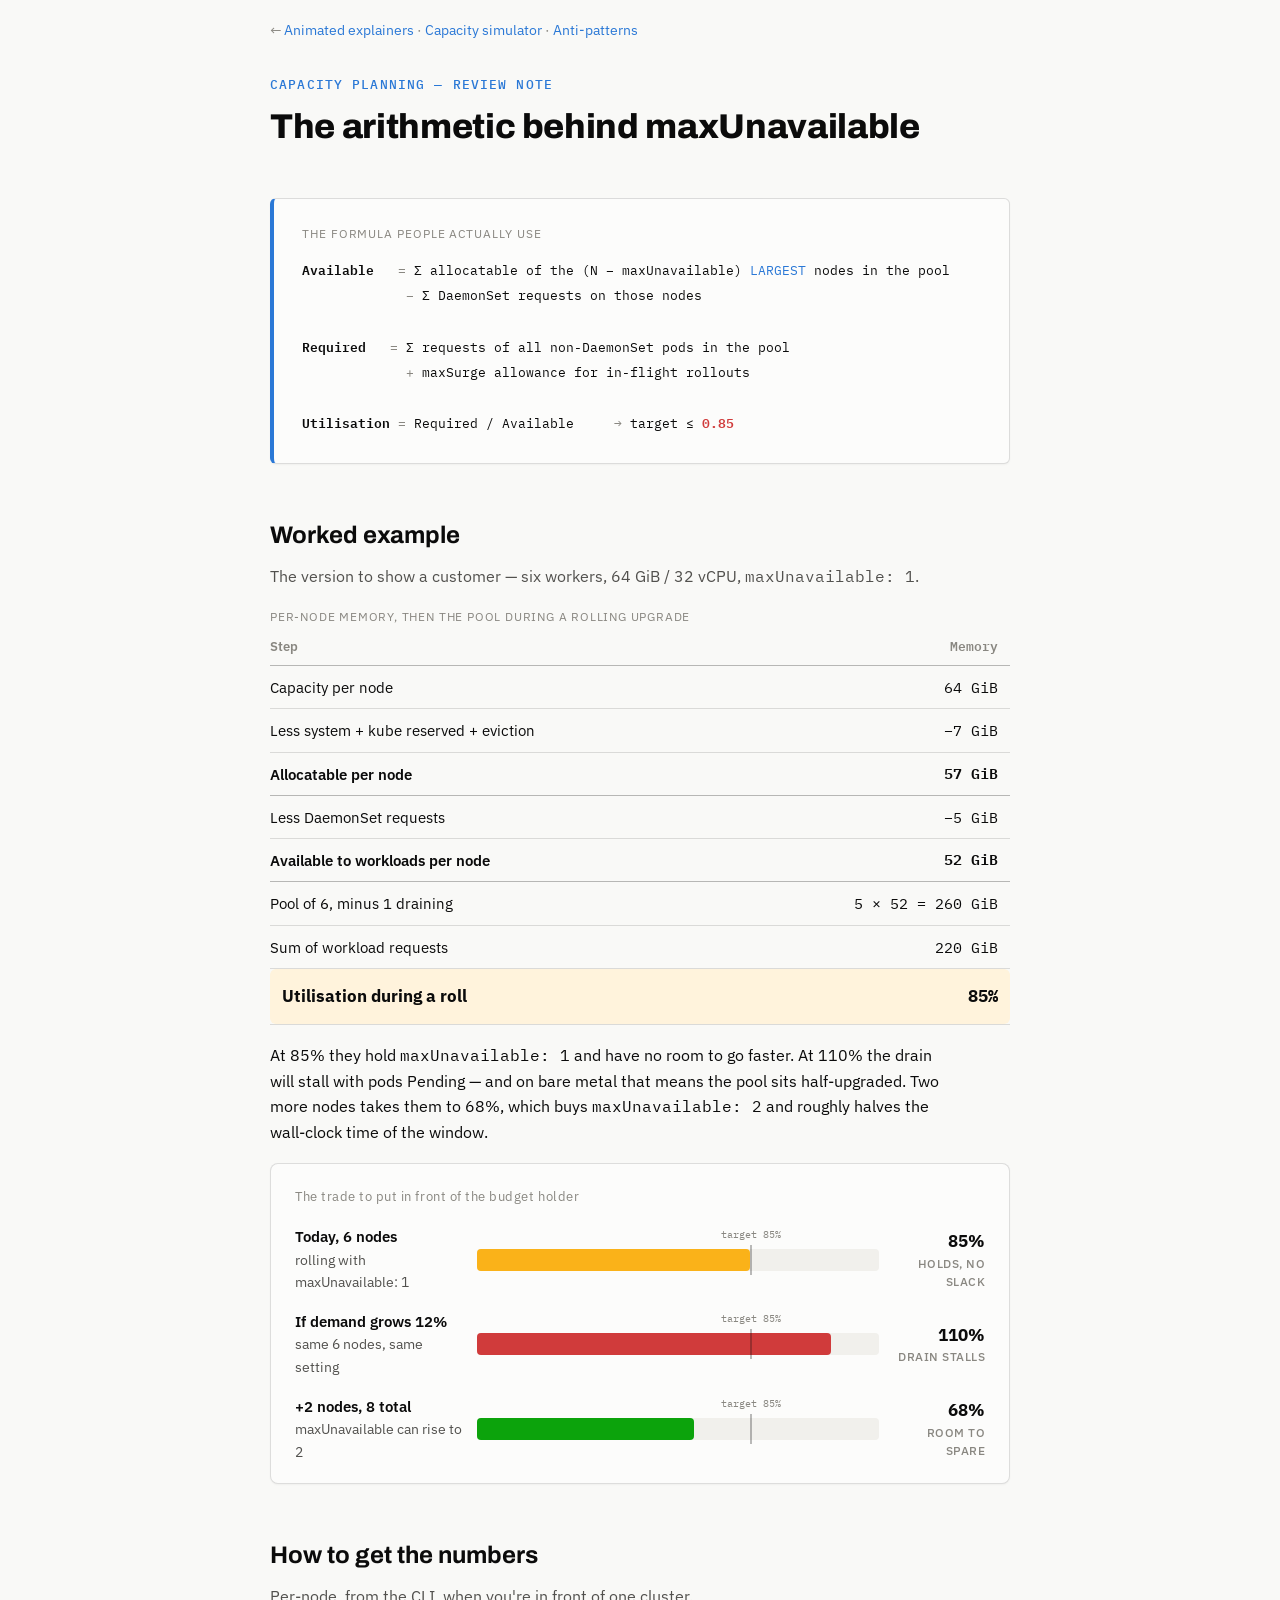
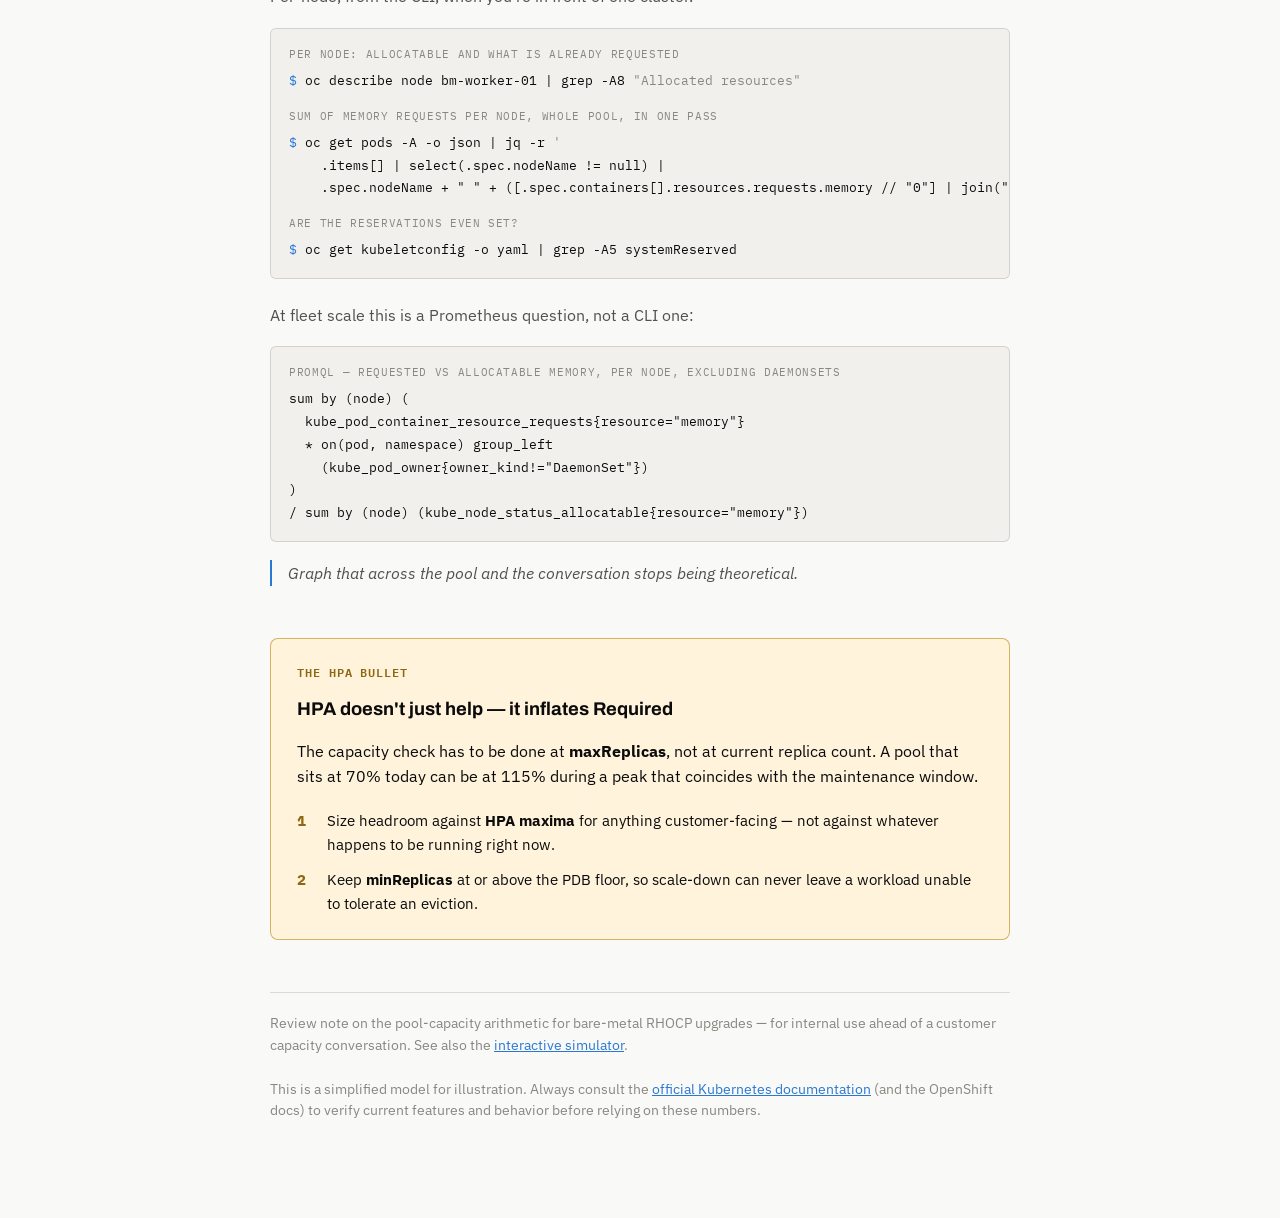
==== commit ad7f5a45: "Add an anti-patterns field guide with checks and fixes A standalone page covering 22 resiliency anti" ====
--- a/capacity-math.html
+++ b/capacity-math.html
@@ -248,7 +248,7 @@
 </head>
 <body>
 
-<p class="crosslink">← <a href="index.html">Animated explainers</a> · <a href="capacity-simulator.html">Capacity simulator</a></p>
+<p class="crosslink">← <a href="index.html">Animated explainers</a> · <a href="capacity-simulator.html">Capacity simulator</a> · <a href="antipatterns.html">Anti-patterns</a></p>
 
 <div class="sheet">
 
